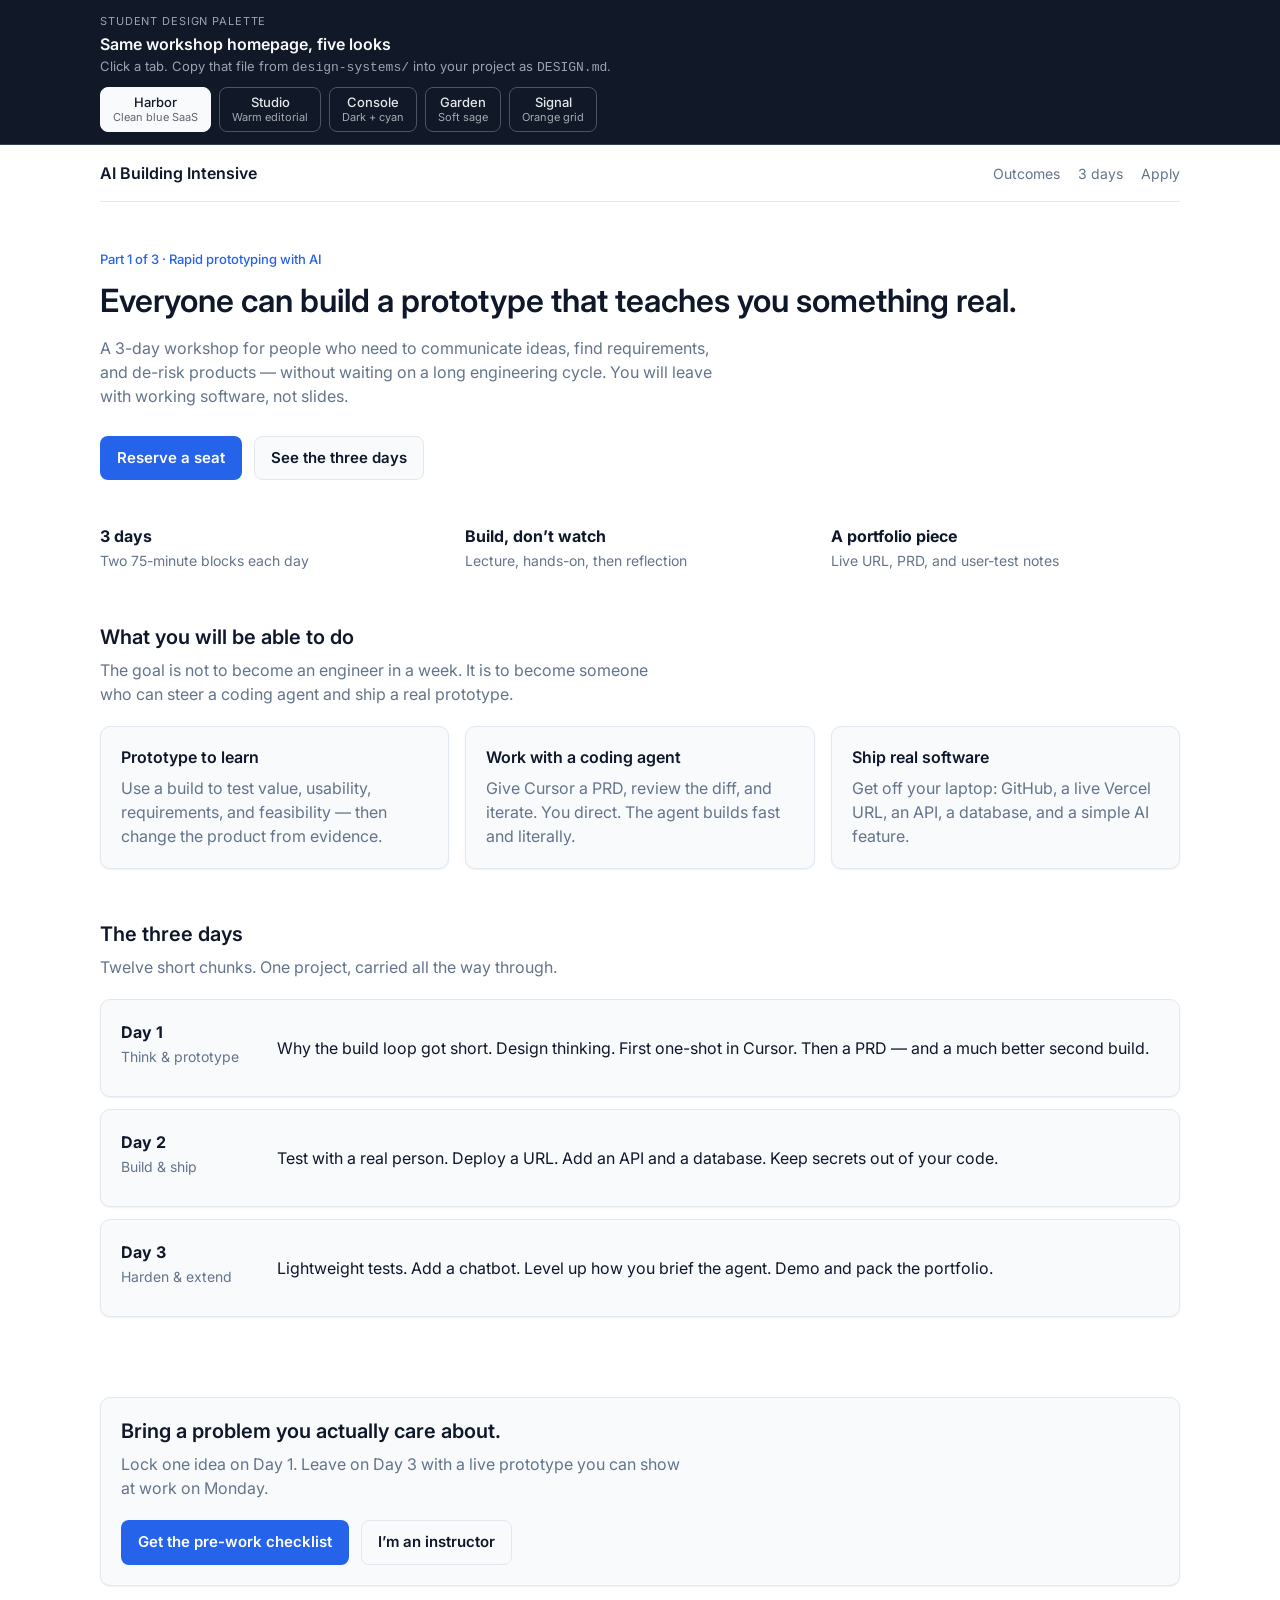
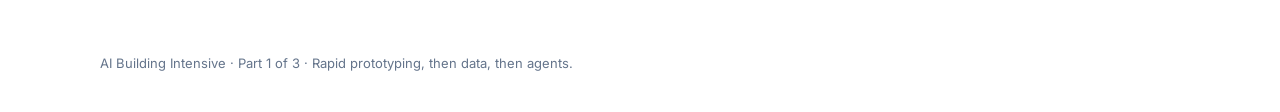
==== student/gallery/index.html @ 5d770714 "Add student pack for AI Building Intensive. Includes the design-system gallery and five DESIGN.md op" ====
<!DOCTYPE html>
<html lang="en">
<head>
  <meta charset="UTF-8" />
  <meta name="viewport" content="width=device-width, initial-scale=1" />
  <title>AI Building Intensive — Design gallery</title>
  <link rel="preconnect" href="https://fonts.googleapis.com" />
  <link rel="preconnect" href="https://fonts.gstatic.com" crossorigin />
  <link href="https://fonts.googleapis.com/css2?family=Inter:wght@400;500;600;700&family=JetBrains+Mono:wght@400;500&family=Plus+Jakarta+Sans:wght@400;600;700&family=Source+Serif+4:wght@600;700&display=swap" rel="stylesheet" />
  <style>
    :root {
      --chrome-bg: #111827;
      --chrome-text: #f9fafb;
      --chrome-muted: #9ca3af;
      --chrome-line: #374151;
    }

    * { box-sizing: border-box; }
    html, body { margin: 0; padding: 0; }
    body { min-height: 100vh; background: #111; }

    /* —— Gallery chrome (not part of the marketing page) —— */
    .chrome {
      position: sticky;
      top: 0;
      z-index: 20;
      background: var(--chrome-bg);
      color: var(--chrome-text);
      border-bottom: 1px solid var(--chrome-line);
      font-family: Inter, system-ui, sans-serif;
    }
    .chrome-inner {
      max-width: 1120px;
      margin: 0 auto;
      padding: 14px 20px 12px;
    }
    .chrome-kicker {
      font-size: 11px;
      letter-spacing: 0.08em;
      text-transform: uppercase;
      color: var(--chrome-muted);
      margin: 0 0 6px;
    }
    .chrome-title {
      margin: 0 0 4px;
      font-size: 16px;
      font-weight: 600;
    }
    .chrome-sub {
      margin: 0 0 12px;
      font-size: 13px;
      color: var(--chrome-muted);
    }
    .tabs {
      display: flex;
      flex-wrap: wrap;
      gap: 8px;
    }
    .tab {
      appearance: none;
      border: 1px solid #4b5563;
      background: transparent;
      color: #e5e7eb;
      font: 500 13px/1 Inter, system-ui, sans-serif;
      padding: 8px 12px;
      border-radius: 8px;
      cursor: pointer;
    }
    .tab:hover { border-color: #9ca3af; }
    .tab[aria-selected="true"] {
      background: #f9fafb;
      color: #111827;
      border-color: #f9fafb;
    }
    .tab small {
      display: block;
      font-weight: 400;
      opacity: 0.7;
      margin-top: 3px;
      font-size: 11px;
    }
    .tab[aria-selected="true"] small { opacity: 0.65; }

    /* —— Shared marketing layout —— */
    .page { min-height: calc(100vh - 140px); }
    .wrap { width: min(var(--max), calc(100% - var(--pad) * 2)); margin: 0 auto; }
    .site-nav {
      display: flex;
      align-items: center;
      justify-content: space-between;
      gap: 16px;
      padding: 16px 0;
    }
    .brand { font-weight: 600; text-decoration: none; color: inherit; }
    .nav-links { display: flex; gap: 18px; align-items: center; flex-wrap: wrap; }
    .nav-links a { text-decoration: none; color: var(--muted); font-size: 14px; }
    .nav-links a:hover { color: var(--brand); }
    .hero { padding: 48px 0 36px; }
    .kicker { font-size: 13px; font-weight: 500; color: var(--brand); margin: 0 0 12px; }
    .hero h1 { margin: 0 0 16px; }
    .lede { margin: 0 0 28px; color: var(--muted); max-width: 40rem; }
    .actions { display: flex; gap: 12px; flex-wrap: wrap; }
    .btn {
      display: inline-flex;
      align-items: center;
      justify-content: center;
      text-decoration: none;
      font-weight: 600;
      border: 1px solid transparent;
      cursor: default;
    }
    .btn-primary { background: var(--brand); color: var(--on-brand); }
    .btn-secondary { background: var(--surface); color: var(--text); border-color: var(--border); }
    .meta-row {
      display: grid;
      grid-template-columns: repeat(3, 1fr);
      gap: 16px;
      padding: 8px 0 40px;
    }
    .meta-row strong { display: block; }
    .meta-row span { color: var(--muted); font-size: 14px; }
    section { padding: 12px 0 40px; }
    section h2 { margin: 0 0 8px; }
    .section-lede { color: var(--muted); margin: 0 0 20px; max-width: 36rem; }
    .cards {
      display: grid;
      grid-template-columns: repeat(3, 1fr);
      gap: var(--card-gap);
    }
    .card { padding: var(--card-pad); }
    .card h3 { margin: 0 0 8px; }
    .card p { margin: 0; color: var(--muted); }
    .days { display: grid; gap: 12px; }
    .day {
      display: grid;
      grid-template-columns: 140px 1fr;
      gap: 16px;
      padding: var(--card-pad);
    }
    .day b { display: block; }
    .day span { color: var(--muted); font-size: 14px; }
    .cta-band { padding: 40px 0 48px; }
    .cta-box { padding: var(--card-pad); }
    footer {
      padding: 20px 0 40px;
      color: var(--muted);
      font-size: 13px;
    }
    @media (max-width: 800px) {
      .cards, .meta-row { grid-template-columns: 1fr; }
      .day { grid-template-columns: 1fr; }
    }

    /* —— Harbor —— */
    .theme-harbor {
      --bg: #ffffff;
      --surface: #f8fafc;
      --text: #0f172a;
      --muted: #64748b;
      --border: #e2e8f0;
      --brand: #2563eb;
      --on-brand: #ffffff;
      --max: 1080px;
      --pad: 32px;
      --radius: 10px;
      --btn-radius: 8px;
      --card-pad: 20px;
      --card-gap: 16px;
      --shadow: 0 1px 2px rgba(15,23,42,0.06);
      --font: Inter, system-ui, sans-serif;
      --display: Inter, system-ui, sans-serif;
      background: var(--bg);
      color: var(--text);
      font: 400 16px/1.5 var(--font);
    }
    .theme-harbor .site-nav { border-bottom: 1px solid var(--border); }
    .theme-harbor h1 { font: 600 32px/1.2 var(--display); }
    .theme-harbor h2 { font: 600 20px/1.3 var(--display); }
    .theme-harbor h3 { font: 600 16px/1.3 var(--display); }
    .theme-harbor .btn { border-radius: var(--btn-radius); padding: 10px 16px; font-size: 15px; }
    .theme-harbor .card, .theme-harbor .day, .theme-harbor .cta-box {
      background: var(--surface);
      border: 1px solid var(--border);
      border-radius: var(--radius);
      box-shadow: var(--shadow);
    }

    /* —— Studio —— */
    .theme-studio {
      --bg: #f7f1e8;
      --surface: #fffdf8;
      --text: #2a2118;
      --muted: #7a6a58;
      --border: #e4d6c3;
      --brand: #c45c26;
      --on-brand: #fffdf8;
      --max: 960px;
      --pad: 28px;
      --radius: 6px;
      --btn-radius: 6px;
      --card-pad: 22px;
      --card-gap: 18px;
      --shadow: none;
      --font: Inter, system-ui, sans-serif;
      --display: "Source Serif 4", Georgia, serif;
      background: var(--bg);
      color: var(--text);
      font: 400 17px/1.6 var(--font);
    }
    .theme-studio .site-nav { border-bottom: none; }
    .theme-studio .nav-links a[href="#apply"] { color: var(--brand); }
    .theme-studio h1 { font: 600 40px/1.2 var(--display); }
    .theme-studio h2 { font: 600 24px/1.3 var(--display); }
    .theme-studio h3 { font: 600 18px/1.3 var(--display); }
    .theme-studio .lede { max-width: 36rem; }
    .theme-studio .btn { border-radius: var(--btn-radius); padding: 10px 18px; }
    .theme-studio .btn-secondary { background: var(--bg); border-color: var(--brand); color: var(--brand); }
    .theme-studio .card, .theme-studio .day, .theme-studio .cta-box {
      background: var(--surface);
      border: 1px solid var(--border);
      border-radius: var(--radius);
    }
    .theme-studio .card h3 { border-left: 3px solid var(--brand); padding-left: 12px; }

    /* —— Console —— */
    .theme-console {
      --bg: #0b1220;
      --surface: #151c2c;
      --text: #e6edf7;
      --muted: #8b9bb4;
      --border: #2a3550;
      --brand: #22d3ee;
      --on-brand: #0b1220;
      --max: 1120px;
      --pad: 24px;
      --radius: 8px;
      --btn-radius: 8px;
      --card-pad: 18px;
      --card-gap: 12px;
      --shadow: none;
      --font: Inter, system-ui, sans-serif;
      --mono: "JetBrains Mono", ui-monospace, monospace;
      background: var(--bg);
      color: var(--text);
      font: 400 15px/1.5 var(--font);
    }
    .theme-console .site-nav { border-bottom: 1px solid var(--border); }
    .theme-console .kicker, .theme-console .brand { font-family: var(--mono); font-size: 12px; letter-spacing: 0.04em; }
    .theme-console h1 { font: 600 28px/1.2 var(--font); }
    .theme-console h2 { font: 600 18px/1.3 var(--font); }
    .theme-console h3 { font: 600 15px/1.3 var(--font); }
    .theme-console .btn { border-radius: var(--btn-radius); padding: 9px 14px; font-size: 14px; }
    .theme-console .btn-secondary { background: transparent; color: var(--brand); border-color: var(--brand); }
    .theme-console .card, .theme-console .day, .theme-console .cta-box {
      background: var(--surface);
      border: 1px solid var(--border);
      border-radius: var(--radius);
    }
    .theme-console .meta-row strong { font-family: var(--mono); font-size: 13px; color: var(--brand); }

    /* —— Garden —— */
    .theme-garden {
      --bg: #f4f7f2;
      --surface: #ffffff;
      --text: #1f2a1c;
      --muted: #5e6b59;
      --border: #d7e0d2;
      --brand: #3f6f4a;
      --on-brand: #ffffff;
      --soft: #e7f0e3;
      --max: 960px;
      --pad: 24px;
      --radius: 16px;
      --btn-radius: 999px;
      --card-pad: 20px;
      --card-gap: 16px;
      --shadow: 0 8px 24px rgba(31,42,28,0.06);
      --font: "Plus Jakarta Sans", Inter, system-ui, sans-serif;
      background: var(--bg);
      color: var(--text);
      font: 400 16px/1.55 var(--font);
    }
    .theme-garden .site-nav { border-bottom: none; }
    .theme-garden h1 { font: 700 30px/1.2 var(--font); }
    .theme-garden h2 { font: 600 20px/1.3 var(--font); }
    .theme-garden h3 { font: 600 16px/1.3 var(--font); }
    .theme-garden .btn { border-radius: var(--btn-radius); padding: 12px 20px; min-height: 44px; }
    .theme-garden .btn-secondary { border-color: var(--brand); color: var(--brand); }
    .theme-garden .card, .theme-garden .day, .theme-garden .cta-box {
      background: var(--surface);
      border: 1px solid var(--border);
      border-radius: var(--radius);
      box-shadow: var(--shadow);
    }
    .theme-garden .kicker {
      display: inline-block;
      background: var(--soft);
      color: var(--brand);
      padding: 4px 10px;
      border-radius: 999px;
    }

    /* —— Signal —— */
    .theme-signal {
      --bg: #fafafa;
      --surface: #ffffff;
      --text: #000000;
      --muted: #666666;
      --border: #dddddd;
      --brand: #ff6600;
      --on-brand: #ffffff;
      --max: 1040px;
      --pad: 16px;
      --radius: 0;
      --btn-radius: 0;
      --card-pad: 16px;
      --card-gap: 0;
      --shadow: none;
      --font: Inter, "Helvetica Neue", Helvetica, Arial, sans-serif;
      background: var(--bg);
      color: var(--text);
      font: 400 14px/1.45 var(--font);
    }
    .theme-signal .site-nav { border-bottom: 1px solid var(--border); }
    .theme-signal .nav-links a:hover { text-decoration: underline; }
    .theme-signal h1 { font: 500 32px/1.15 var(--font); }
    .theme-signal h2 { font: 500 18px/1.3 var(--font); }
    .theme-signal h3 { font: 500 14px/1.3 var(--font); }
    .theme-signal .btn { border-radius: 0; padding: 8px 12px; font-weight: 500; }
    .theme-signal .cards { border: 1px solid var(--border); border-bottom: none; }
    .theme-signal .card {
      background: var(--surface);
      border-bottom: 1px solid var(--border);
      border-right: 1px solid var(--border);
    }
    .theme-signal .card:last-child { border-right: none; }
    .theme-signal .day, .theme-signal .cta-box {
      background: var(--surface);
      border: 1px solid var(--border);
    }
    .theme-signal .days { gap: 0; }
    .theme-signal .day + .day { border-top: none; }
    @media (max-width: 800px) {
      .theme-signal .card { border-right: none; }
    }
  </style>
</head>
<body>
  <header class="chrome">
    <div class="chrome-inner">
      <p class="chrome-kicker">Student design palette</p>
      <h1 class="chrome-title">Same workshop homepage, five looks</h1>
      <p class="chrome-sub">Click a tab. Copy that file from <code>design-systems/</code> into your project as <code>DESIGN.md</code>.</p>
      <div class="tabs" role="tablist" aria-label="Design systems">
        <button class="tab" role="tab" aria-selected="true" data-theme="harbor">Harbor <small>Clean blue SaaS</small></button>
        <button class="tab" role="tab" aria-selected="false" data-theme="studio">Studio <small>Warm editorial</small></button>
        <button class="tab" role="tab" aria-selected="false" data-theme="console">Console <small>Dark + cyan</small></button>
        <button class="tab" role="tab" aria-selected="false" data-theme="garden">Garden <small>Soft sage</small></button>
        <button class="tab" role="tab" aria-selected="false" data-theme="signal">Signal <small>Orange grid</small></button>
      </div>
    </div>
  </header>

  <div id="page" class="page theme-harbor">
    <div class="wrap">
      <nav class="site-nav">
        <a class="brand" href="#">AI Building Intensive</a>
        <div class="nav-links">
          <a href="#outcomes">Outcomes</a>
          <a href="#days">3 days</a>
          <a href="#apply">Apply</a>
        </div>
      </nav>

      <header class="hero">
        <p class="kicker">Part 1 of 3 · Rapid prototyping with AI</p>
        <h1>Everyone can build a prototype that teaches you something real.</h1>
        <p class="lede">A 3-day workshop for people who need to communicate ideas, find requirements, and de-risk products — without waiting on a long engineering cycle. You will leave with working software, not slides.</p>
        <div class="actions">
          <a class="btn btn-primary" href="#apply">Reserve a seat</a>
          <a class="btn btn-secondary" href="#days">See the three days</a>
        </div>
      </header>

      <div class="meta-row">
        <div><strong>3 days</strong><span>Two 75-minute blocks each day</span></div>
        <div><strong>Build, don’t watch</strong><span>Lecture, hands-on, then reflection</span></div>
        <div><strong>A portfolio piece</strong><span>Live URL, PRD, and user-test notes</span></div>
      </div>

      <section id="outcomes">
        <h2>What you will be able to do</h2>
        <p class="section-lede">The goal is not to become an engineer in a week. It is to become someone who can steer a coding agent and ship a real prototype.</p>
        <div class="cards">
          <article class="card">
            <h3>Prototype to learn</h3>
            <p>Use a build to test value, usability, requirements, and feasibility — then change the product from evidence.</p>
          </article>
          <article class="card">
            <h3>Work with a coding agent</h3>
            <p>Give Cursor a PRD, review the diff, and iterate. You direct. The agent builds fast and literally.</p>
          </article>
          <article class="card">
            <h3>Ship real software</h3>
            <p>Get off your laptop: GitHub, a live Vercel URL, an API, a database, and a simple AI feature.</p>
          </article>
        </div>
      </section>

      <section id="days">
        <h2>The three days</h2>
        <p class="section-lede">Twelve short chunks. One project, carried all the way through.</p>
        <div class="days">
          <article class="day">
            <div><b>Day 1</b><span>Think &amp; prototype</span></div>
            <p>Why the build loop got short. Design thinking. First one-shot in Cursor. Then a PRD — and a much better second build.</p>
          </article>
          <article class="day">
            <div><b>Day 2</b><span>Build &amp; ship</span></div>
            <p>Test with a real person. Deploy a URL. Add an API and a database. Keep secrets out of your code.</p>
          </article>
          <article class="day">
            <div><b>Day 3</b><span>Harden &amp; extend</span></div>
            <p>Lightweight tests. Add a chatbot. Level up how you brief the agent. Demo and pack the portfolio.</p>
          </article>
        </div>
      </section>

      <section class="cta-band" id="apply">
        <div class="cta-box">
          <h2>Bring a problem you actually care about.</h2>
          <p class="section-lede">Lock one idea on Day 1. Leave on Day 3 with a live prototype you can show at work on Monday.</p>
          <div class="actions">
            <a class="btn btn-primary" href="#">Get the pre-work checklist</a>
            <a class="btn btn-secondary" href="#">I’m an instructor</a>
          </div>
        </div>
      </section>

      <footer>AI Building Intensive · Part 1 of 3 · Rapid prototyping, then data, then agents.</footer>
    </div>
  </div>

  <script>
    const page = document.getElementById("page");
    const tabs = document.querySelectorAll(".tab");
    tabs.forEach((tab) => {
      tab.addEventListener("click", () => {
        const theme = tab.dataset.theme;
        tabs.forEach((t) => t.setAttribute("aria-selected", String(t === tab)));
        page.className = "page theme-" + theme;
      });
    });
  </script>
</body>
</html>
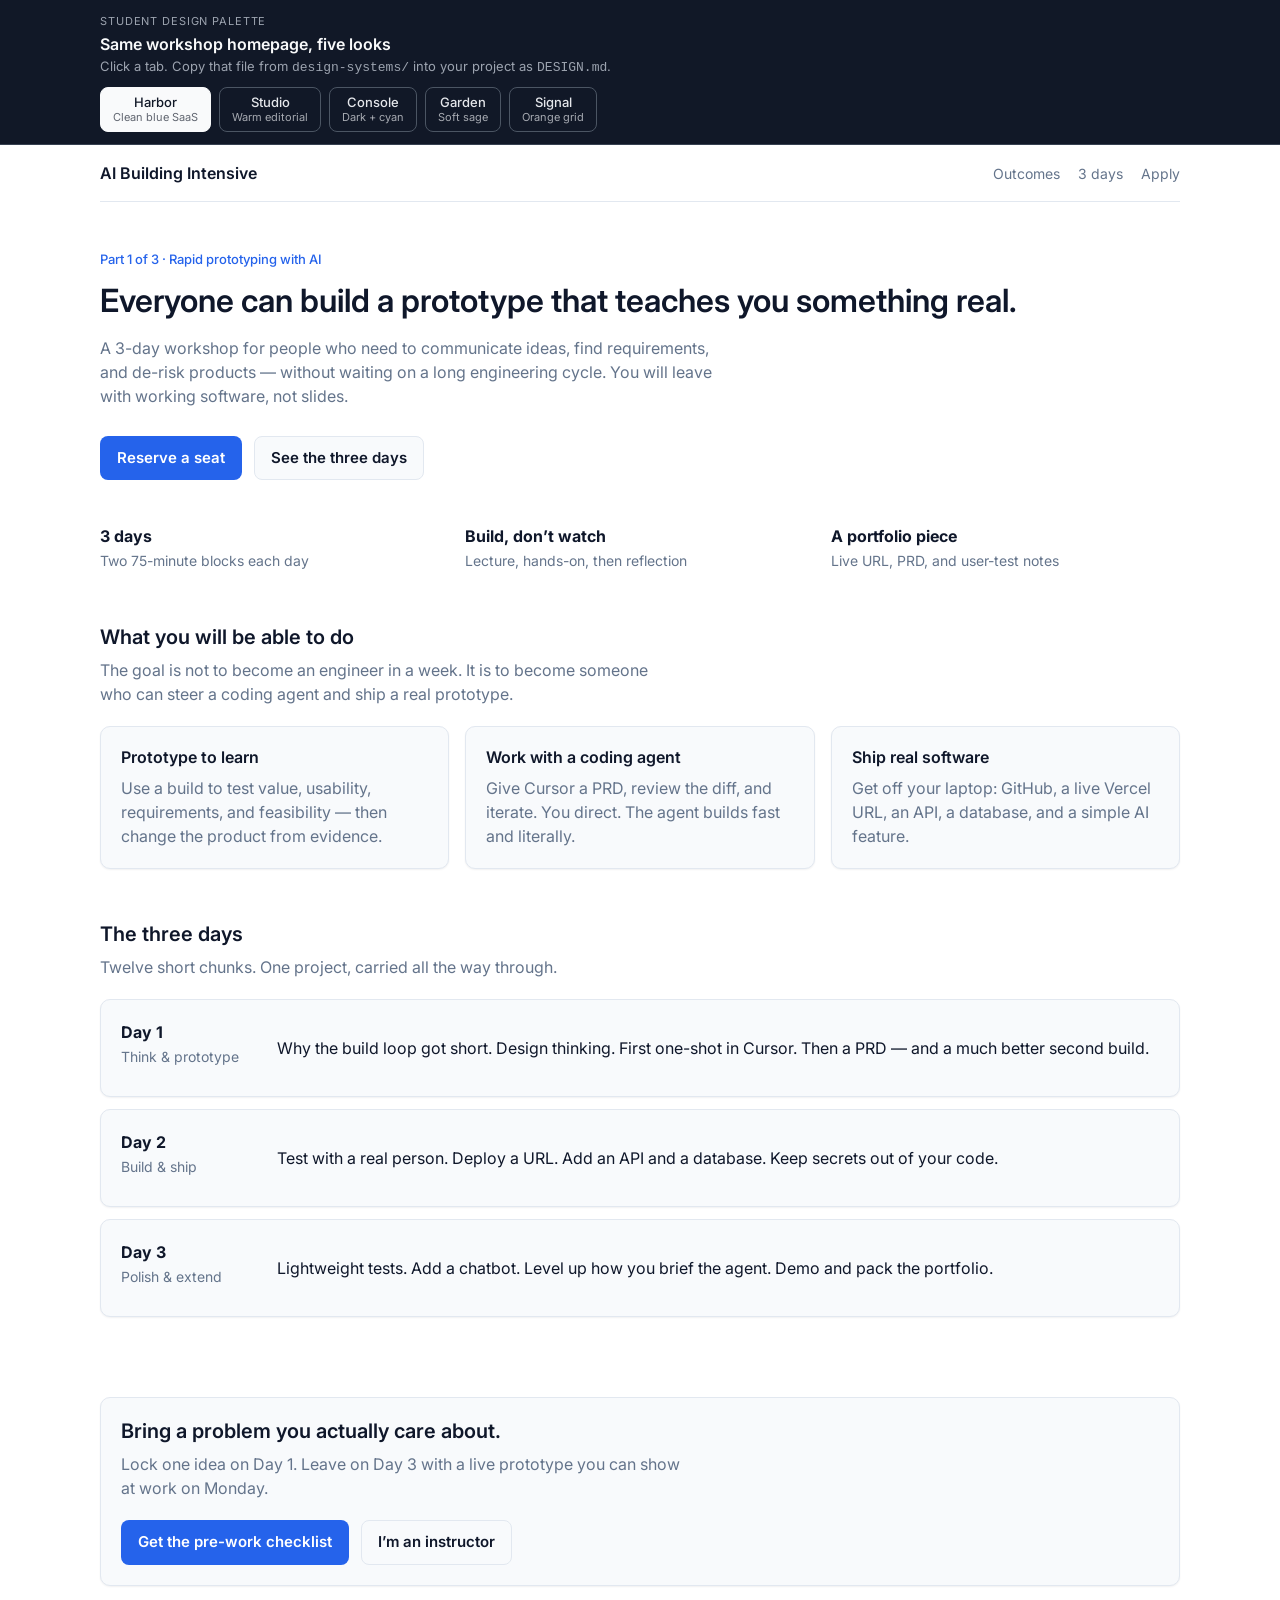
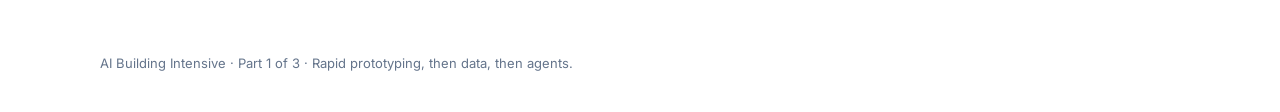
==== commit aba1523d: "Rename Day 3 in the student gallery from Harden to Polish. Co-authored-by: Cursor <cursoragent@curso" ====
--- a/student/gallery/index.html
+++ b/student/gallery/index.html
@@ -420,7 +420,7 @@
             <p>Test with a real person. Deploy a URL. Add an API and a database. Keep secrets out of your code.</p>
           </article>
           <article class="day">
-            <div><b>Day 3</b><span>Harden &amp; extend</span></div>
+            <div><b>Day 3</b><span>Polish &amp; extend</span></div>
             <p>Lightweight tests. Add a chatbot. Level up how you brief the agent. Demo and pack the portfolio.</p>
           </article>
         </div>
